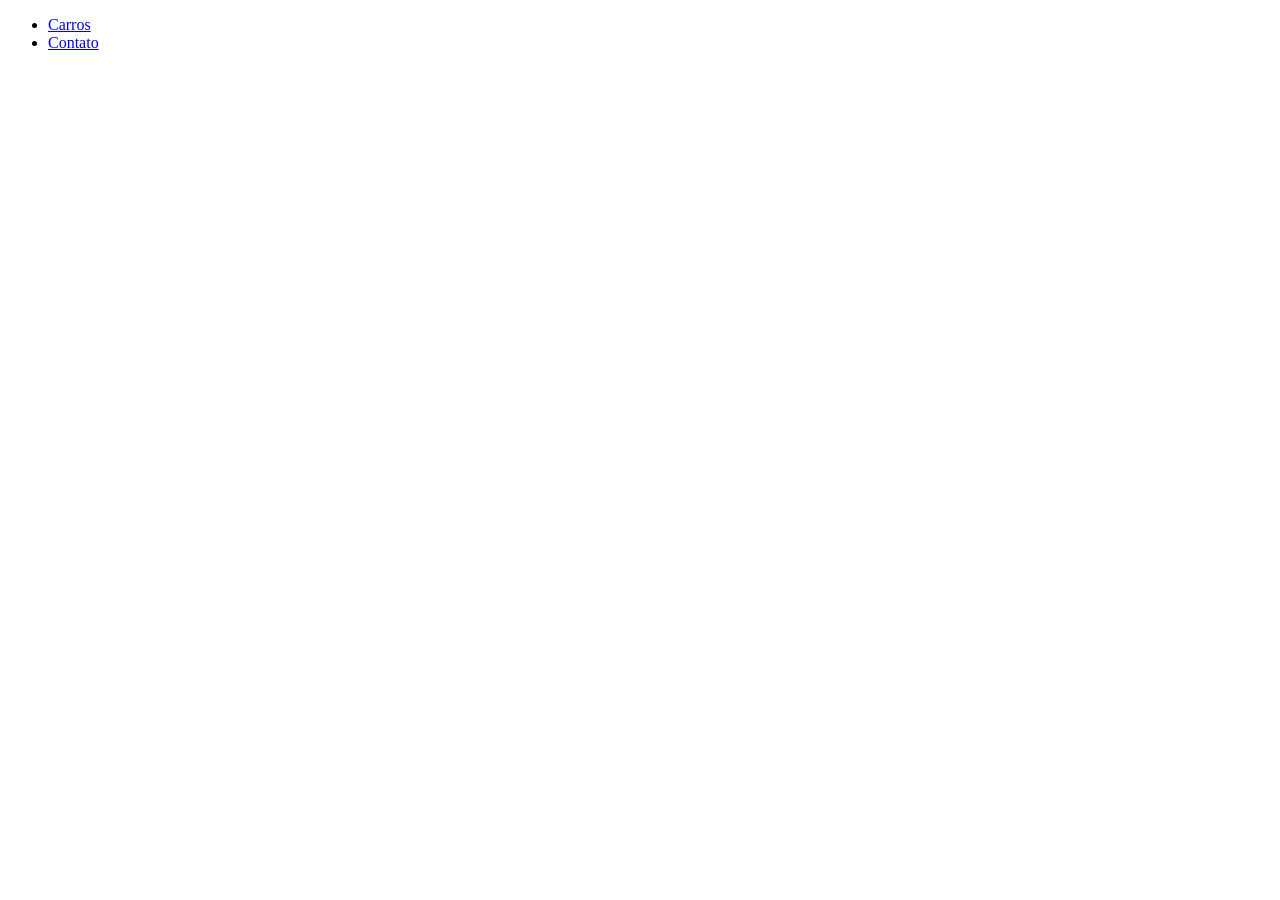
==== src/pages/index.html @ d50be742 "link e nave show" ====
<!DOCTYPE html>
<html lang="pt-BR">
<head>
  <meta charset="UTF-8" />
  <meta name="viewport" content="width=device-width, initial-scale=1.0"/>
  <title>Eduardo Pepes — Melhores Carros do GTA</title>
  <link rel="preconnect" href="https://fonts.googleapis.com">
  <link href="https://fonts.googleapis.com/css2?family=Bebas+Neue&family=Barlow:wght@300;400;600&display=swap" rel="stylesheet">
  <link rel="stylesheet" href="global.css" />
</head>
<body>

  <!-- NAV -->
  <nav>
    <ul class="nav-links">
  <li><a href="#carros">Carros</a></li>
  <li><a href="#contato">Contato</a></li>
</ul>

  </nav>

  <!-- HERO -->
  <section class="hero" id="inicio"></section>

  <!-- CARROS -->
  <section id="carros"></section>

  <!-- FORMULÁRIO -->
  <section id="contato"></section>

  <!-- FOOTER -->
  <footer></footer>

</body>
</html>
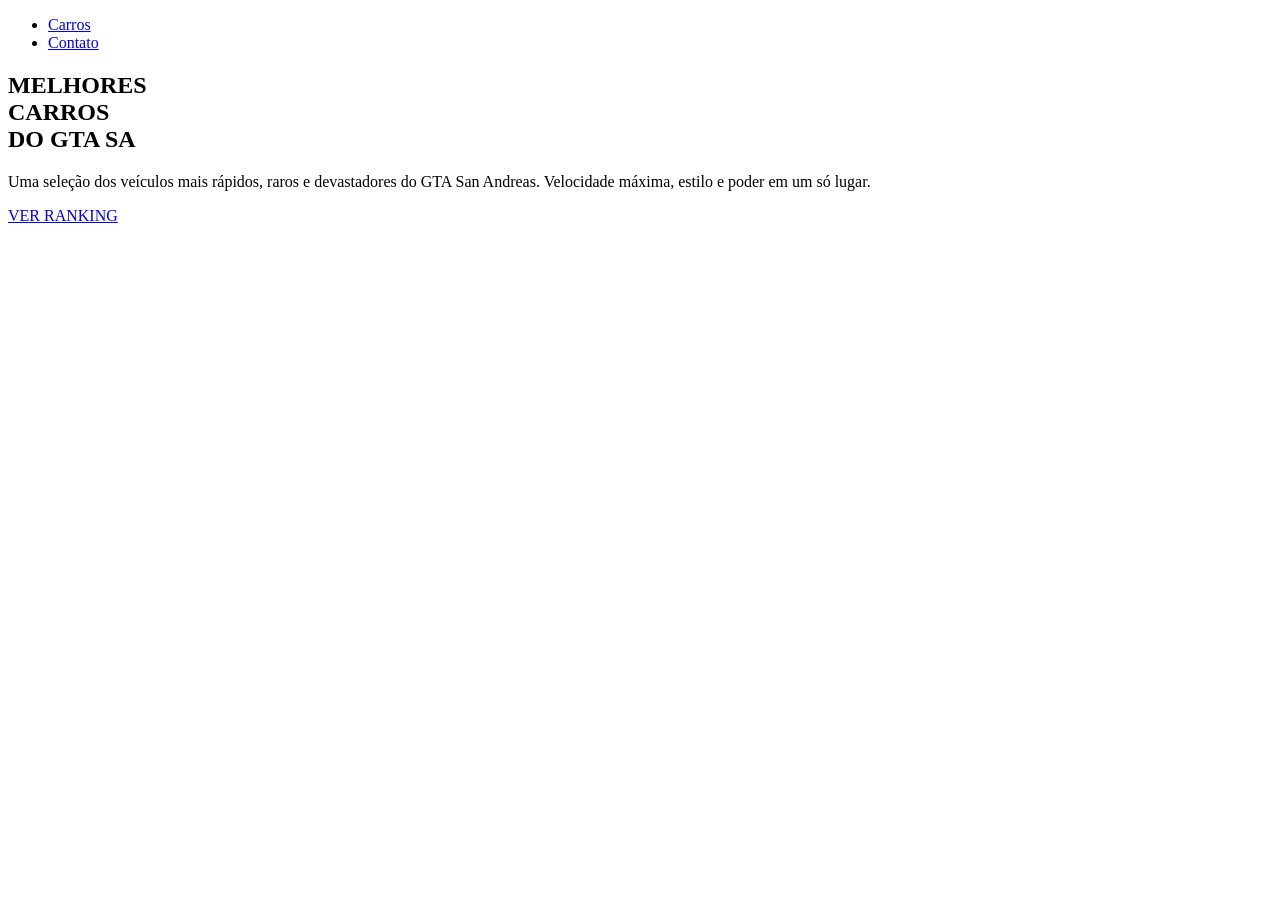
==== commit a4a7f739: "hero completo" ====
--- a/src/pages/index.html
+++ b/src/pages/index.html
@@ -20,7 +20,13 @@
   </nav>
 
   <!-- HERO -->
-  <section class="hero" id="inicio"></section>
+  <section class="hero" id="inicio">
+    <div class="hero-glow"></div>
+<h1>MELHORES<br><span>CARROS</span><br>DO GTA SA</h1>
+<p class="hero-sub">Uma seleção dos veículos mais rápidos, raros e devastadores do GTA San Andreas. Velocidade máxima, estilo e poder em um só lugar.</p>
+<a href="#carros" class="hero-btn">VER RANKING</a>
+
+  </section>
 
   <!-- CARROS -->
   <section id="carros"></section>
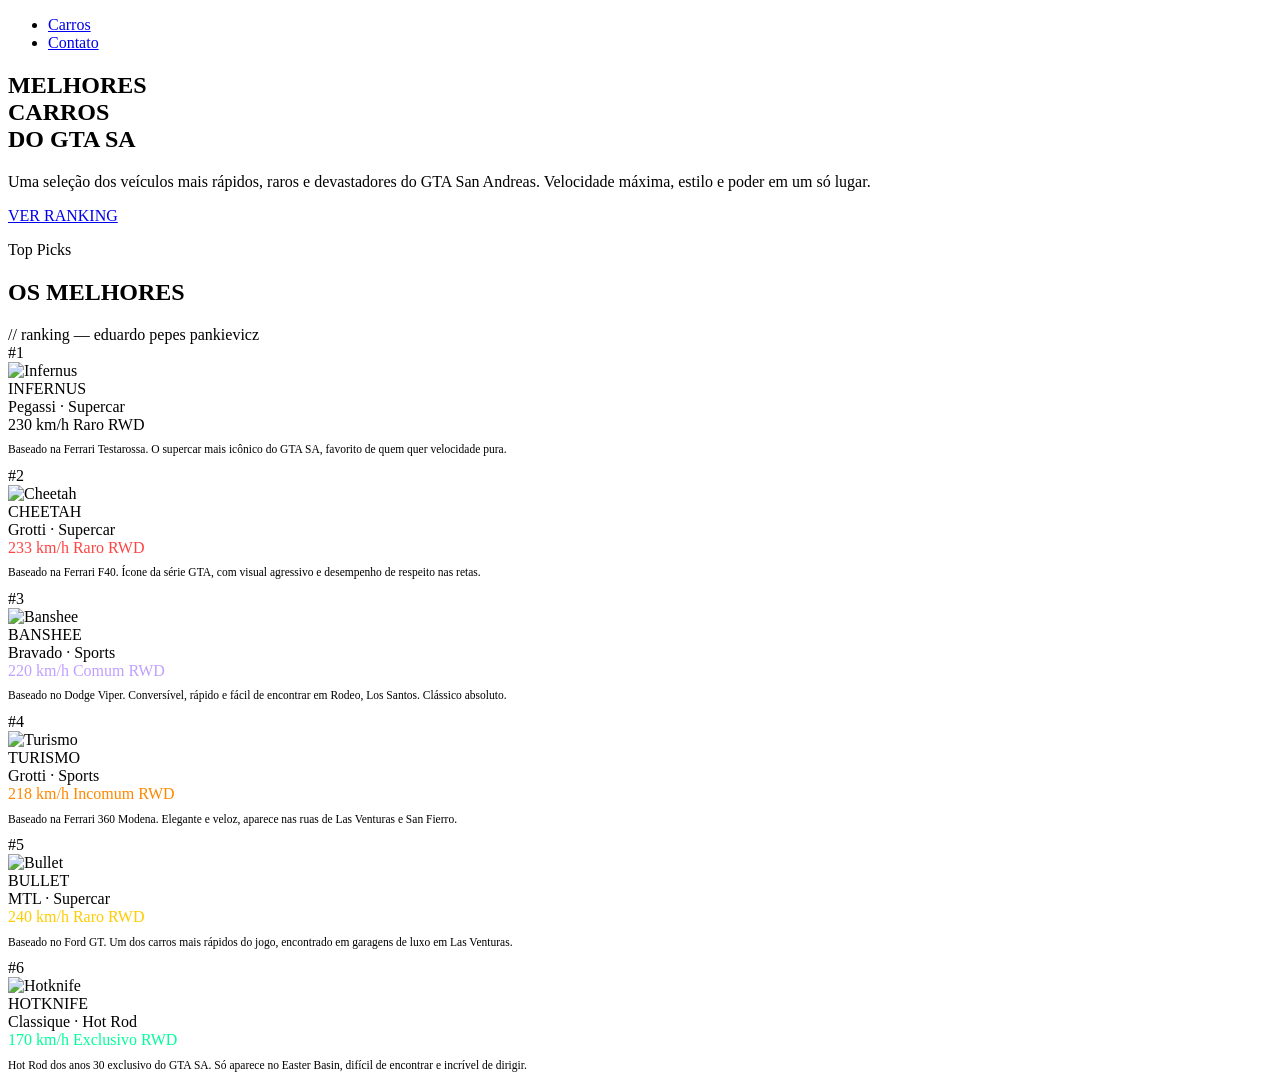
==== commit a229bd95: "carros show de bola" ====
--- a/src/pages/index.html
+++ b/src/pages/index.html
@@ -29,7 +29,112 @@
   </section>
 
   <!-- CARROS -->
-  <section id="carros"></section>
+  <section id="carros">
+    <div class="container">
+  <p class="section-label">Top Picks</p>
+  <h2 class="section-title">OS <span>MELHORES</span></h2>
+  <div class="sticky-label">// ranking — eduardo pepes pankievicz</div>
+  <div class="cars-grid">
+
+    <!-- #1 Infernus -->
+    <div class="car-card" style="--car-color:#00d4ff;">
+      <div class="car-rank">#1</div>
+      <div class="car-img-wrap"><img src="1.jpg" alt="Infernus"></div>
+      <div class="car-info">
+        <div class="car-name">INFERNUS</div>
+        <div class="car-brand">Pegassi · Supercar</div>
+        <div class="car-stats">
+          <span class="stat-badge">230 km/h</span>
+          <span class="stat-badge">Raro</span>
+          <span class="stat-badge">RWD</span>
+        </div>
+        <p style="font-size:0.72rem;color:var(--muted);margin-top:0.6rem;">Baseado na Ferrari Testarossa. O supercar mais icônico do GTA SA, favorito de quem quer velocidade pura.</p>
+      </div>
+    </div>
+
+    <!-- #2 Cheetah -->
+    <div class="car-card" style="--car-color:#ff4444;">
+      <div class="car-rank">#2</div>
+      <div class="car-img-wrap"><img src="2.jpg" alt="Cheetah"></div>
+      <div class="car-info">
+        <div class="car-name">CHEETAH</div>
+        <div class="car-brand">Grotti · Supercar</div>
+        <div class="car-stats">
+          <span class="stat-badge" style="border-color:rgba(255,68,68,.4);color:#ff4444;">233 km/h</span>
+          <span class="stat-badge" style="border-color:rgba(255,68,68,.4);color:#ff4444;">Raro</span>
+          <span class="stat-badge" style="border-color:rgba(255,68,68,.4);color:#ff4444;">RWD</span>
+        </div>
+        <p style="font-size:0.72rem;color:var(--muted);margin-top:0.6rem;">Baseado na Ferrari F40. Ícone da série GTA, com visual agressivo e desempenho de respeito nas retas.</p>
+      </div>
+    </div>
+
+    <!-- #3 Banshee -->
+    <div class="car-card" style="--car-color:#c0a0ff;">
+      <div class="car-rank">#3</div>
+      <div class="car-img-wrap"><img src="3.jpg" alt="Banshee"></div>
+      <div class="car-info">
+        <div class="car-name">BANSHEE</div>
+        <div class="car-brand">Bravado · Sports</div>
+        <div class="car-stats">
+          <span class="stat-badge" style="border-color:rgba(192,160,255,.4);color:#c0a0ff;">220 km/h</span>
+          <span class="stat-badge" style="border-color:rgba(192,160,255,.4);color:#c0a0ff;">Comum</span>
+          <span class="stat-badge" style="border-color:rgba(192,160,255,.4);color:#c0a0ff;">RWD</span>
+        </div>
+        <p style="font-size:0.72rem;color:var(--muted);margin-top:0.6rem;">Baseado no Dodge Viper. Conversível, rápido e fácil de encontrar em Rodeo, Los Santos. Clássico absoluto.</p>
+      </div>
+    </div>
+
+    <!-- #4 Turismo -->
+    <div class="car-card" style="--car-color:#ff8800;">
+      <div class="car-rank">#4</div>
+      <div class="car-img-wrap"><img src="4.jpg" alt="Turismo"></div>
+      <div class="car-info">
+        <div class="car-name">TURISMO</div>
+        <div class="car-brand">Grotti · Sports</div>
+        <div class="car-stats">
+          <span class="stat-badge" style="border-color:rgba(255,136,0,.4);color:#ff8800;">218 km/h</span>
+          <span class="stat-badge" style="border-color:rgba(255,136,0,.4);color:#ff8800;">Incomum</span>
+          <span class="stat-badge" style="border-color:rgba(255,136,0,.4);color:#ff8800;">RWD</span>
+        </div>
+        <p style="font-size:0.72rem;color:var(--muted);margin-top:0.6rem;">Baseado na Ferrari 360 Modena. Elegante e veloz, aparece nas ruas de Las Venturas e San Fierro.</p>
+      </div>
+    </div>
+
+    <!-- #5 Bullet -->
+    <div class="car-card" style="--car-color:#ffcc00;">
+      <div class="car-rank">#5</div>
+      <div class="car-img-wrap"><img src="5.jpg" alt="Bullet"></div>
+      <div class="car-info">
+        <div class="car-name">BULLET</div>
+        <div class="car-brand">MTL · Supercar</div>
+        <div class="car-stats">
+          <span class="stat-badge" style="border-color:rgba(255,204,0,.4);color:#ffcc00;">240 km/h</span>
+          <span class="stat-badge" style="border-color:rgba(255,204,0,.4);color:#ffcc00;">Raro</span>
+          <span class="stat-badge" style="border-color:rgba(255,204,0,.4);color:#ffcc00;">RWD</span>
+        </div>
+        <p style="font-size:0.72rem;color:var(--muted);margin-top:0.6rem;">Baseado no Ford GT. Um dos carros mais rápidos do jogo, encontrado em garagens de luxo em Las Venturas.</p>
+      </div>
+    </div>
+
+    <!-- #6 Hotknife -->
+    <div class="car-card" style="--car-color:#00ff99;">
+      <div class="car-rank">#6</div>
+      <div class="car-img-wrap"><img src="6.jpg" alt="Hotknife"></div>
+      <div class="car-info">
+        <div class="car-name">HOTKNIFE</div>
+        <div class="car-brand">Classique · Hot Rod</div>
+        <div class="car-stats">
+          <span class="stat-badge" style="border-color:rgba(0,255,153,.4);color:#00ff99;">170 km/h</span>
+          <span class="stat-badge" style="border-color:rgba(0,255,153,.4);color:#00ff99;">Exclusivo</span>
+          <span class="stat-badge" style="border-color:rgba(0,255,153,.4);color:#00ff99;">RWD</span>
+        </div>
+        <p style="font-size:0.72rem;color:var(--muted);margin-top:0.6rem;">Hot Rod dos anos 30 exclusivo do GTA SA. Só aparece no Easter Basin, difícil de encontrar e incrível de dirigir.</p>
+      </div>
+    </div>
+
+  </div>
+</div>
+  </section>
 
   <!-- FORMULÁRIO -->
   <section id="contato"></section>
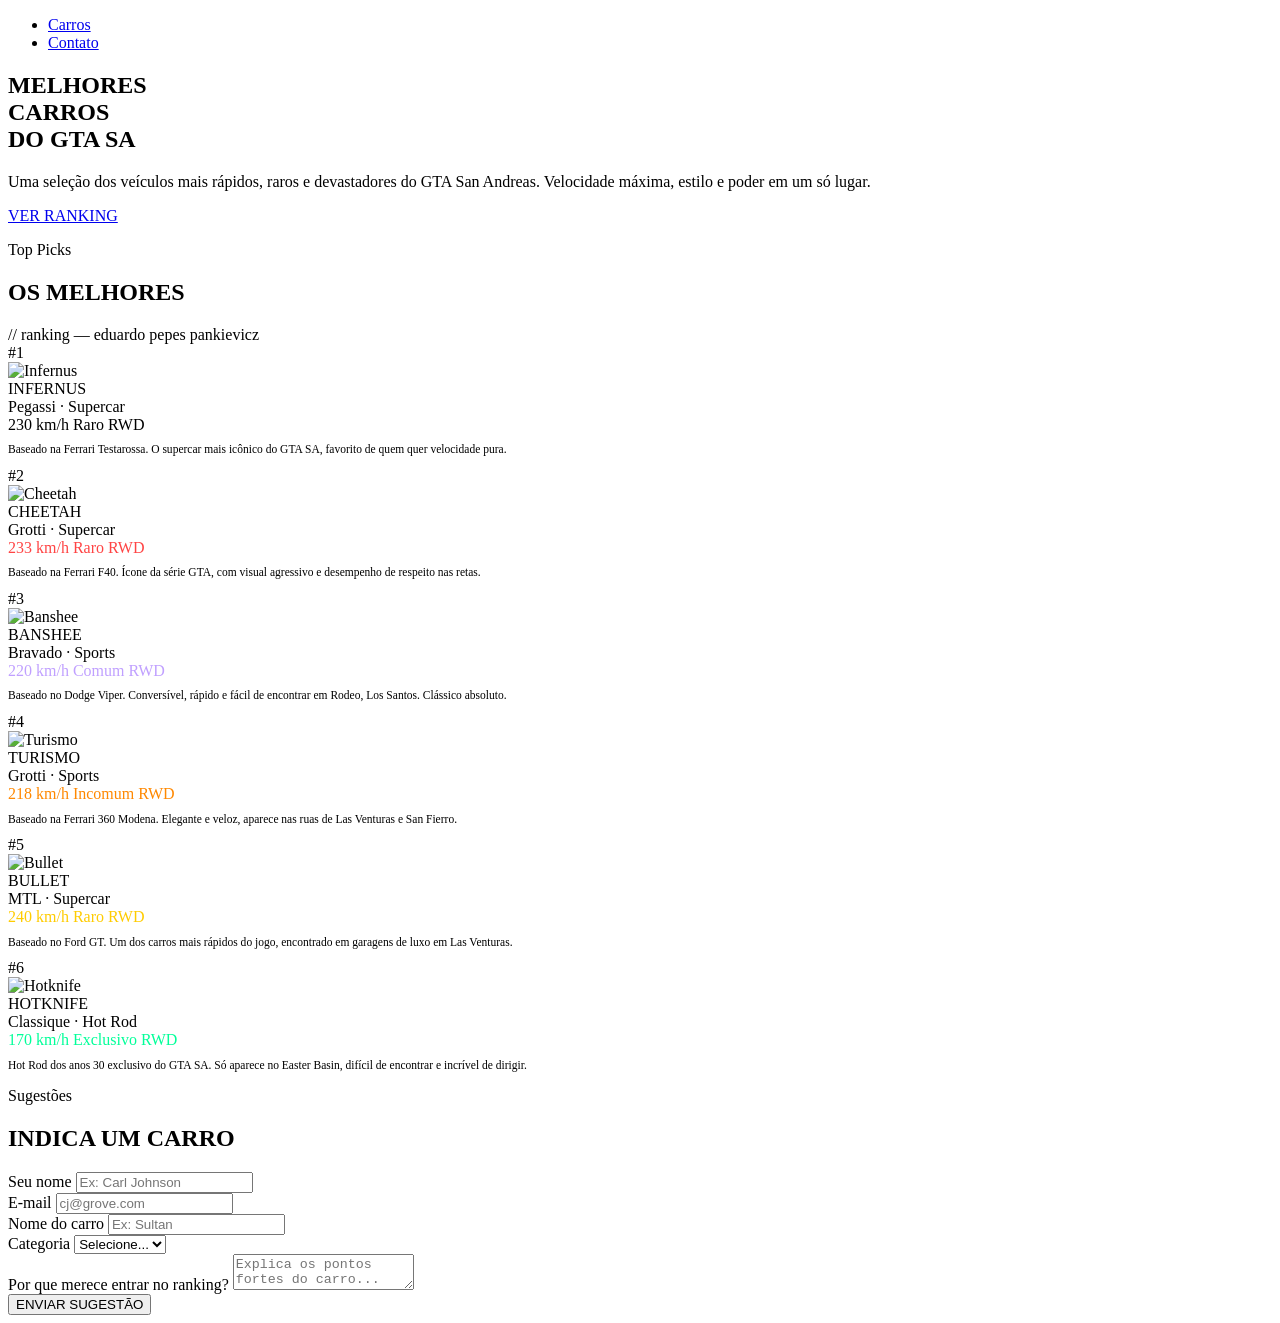
==== commit a6064724: "email daleeee" ====
--- a/src/pages/index.html
+++ b/src/pages/index.html
@@ -137,7 +137,59 @@
   </section>
 
   <!-- FORMULÁRIO -->
-  <section id="contato"></section>
+  <section id="contato">
+    <div class="container">
+  <p class="section-label">Sugestões</p>
+  <h2 class="section-title">INDICA UM <span>CARRO</span></h2>
+  <form class="form-grid" onsubmit="handleSubmit(event)">
+    <div class="form-group">
+      <label for="nome">Seu nome</label>
+      <input type="text" id="nome" name="nome" placeholder="Ex: Carl Johnson" required>
+    </div>
+    <div class="form-group">
+      <label for="email">E-mail</label>
+      <input type="email" id="email" name="email" placeholder="cj@grove.com" required>
+    </div>
+    <div class="form-group full">
+      <label for="carro">Nome do carro</label>
+      <input type="text" id="carro" name="carro" placeholder="Ex: Sultan" required>
+    </div>
+    <div class="form-group full">
+      <label for="categoria">Categoria</label>
+      <select id="categoria" name="categoria">
+        <option value="">Selecione...</option>
+        <option>Supercar</option>
+        <option>Sports</option>
+        <option>Muscle</option>
+        <option>Off-Road</option>
+        <option>Lowrider</option>
+      </select>
+    </div>
+    <div class="form-group full">
+      <label for="motivo">Por que merece entrar no ranking?</label>
+      <textarea id="motivo" name="motivo" placeholder="Explica os pontos fortes do carro..."></textarea>
+    </div>
+    <div class="form-group full">
+      <button type="submit" class="form-submit">ENVIAR SUGESTÃO</button>
+    </div>
+  </form>
+</div>
+
+<!-- Adicionar antes de </body> -->
+<script>
+  function handleSubmit(e) {
+    e.preventDefault();
+    const btn = e.target.querySelector('.form-submit');
+    btn.textContent = '✓ ENVIADO!';
+    btn.style.background = '#4caf50';
+    setTimeout(() => {
+      btn.textContent = 'ENVIAR SUGESTÃO';
+      btn.style.background = '';
+      e.target.reset();
+    }, 2500);
+  }
+</script>
+  </section>
 
   <!-- FOOTER -->
   <footer></footer>
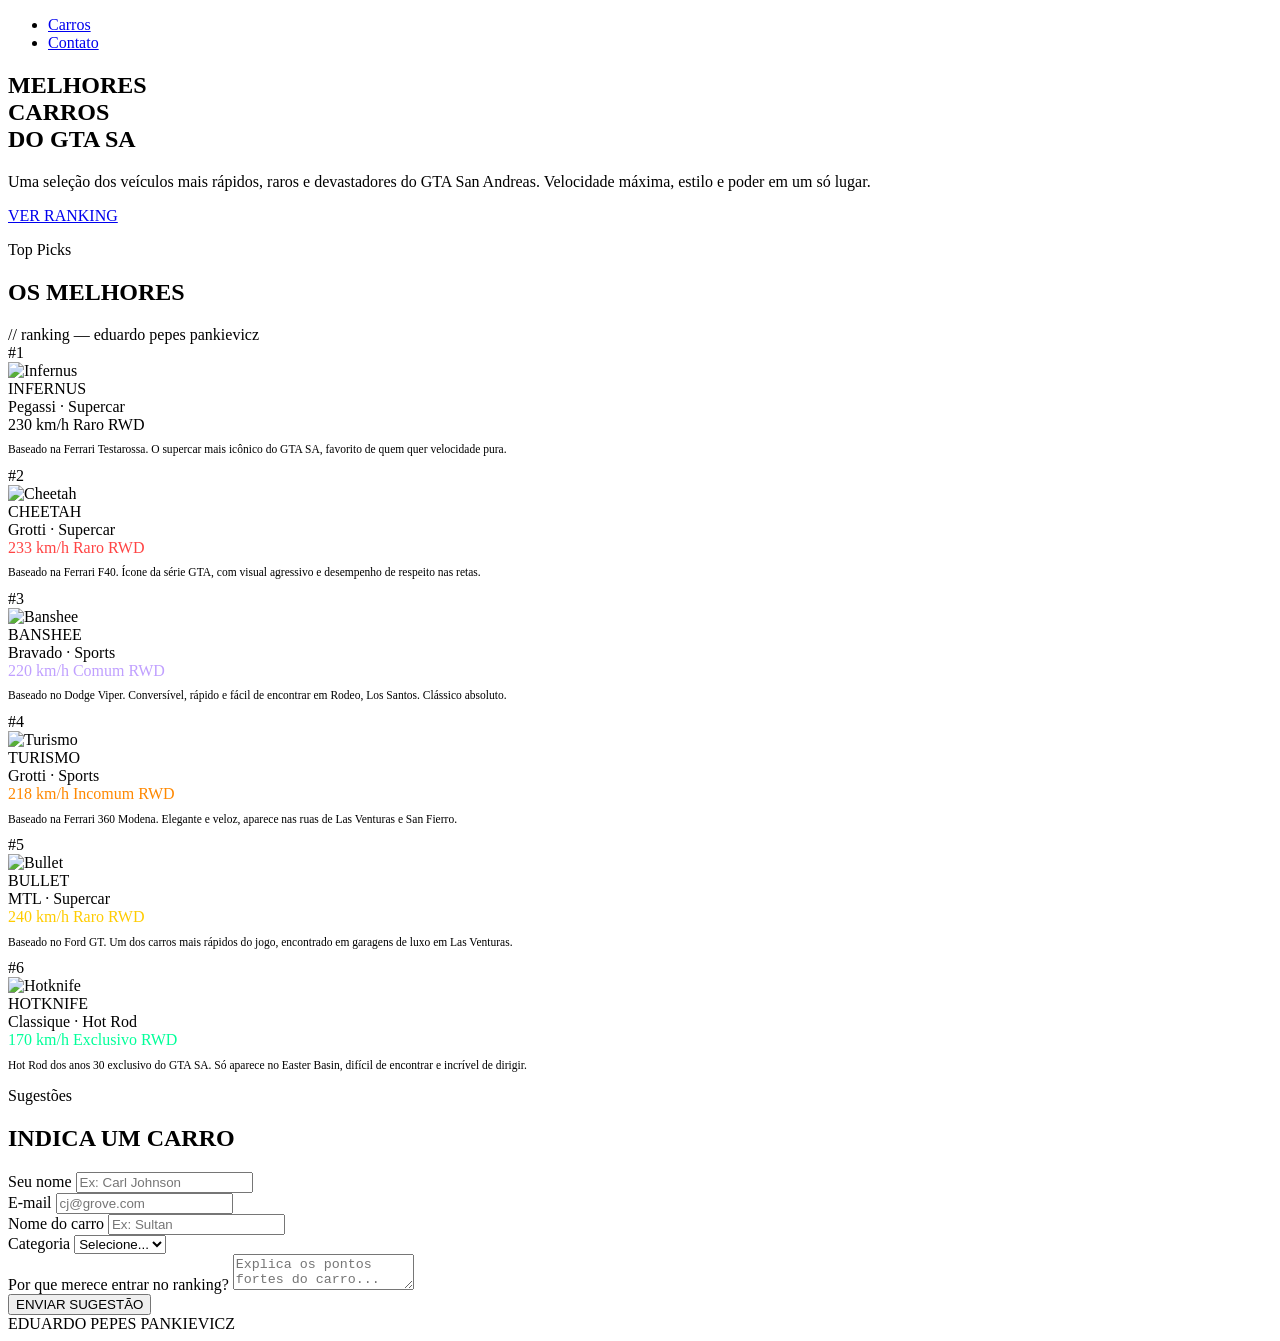
==== commit cd931009: "meu nome show de bola" ====
--- a/src/pages/index.html
+++ b/src/pages/index.html
@@ -192,7 +192,9 @@
   </section>
 
   <!-- FOOTER -->
-  <footer></footer>
+  <footer>
+    <span class="footer-name">EDUARDO PEPES PANKIEVICZ</span>
+  </footer>
 
 </body>
 </html>
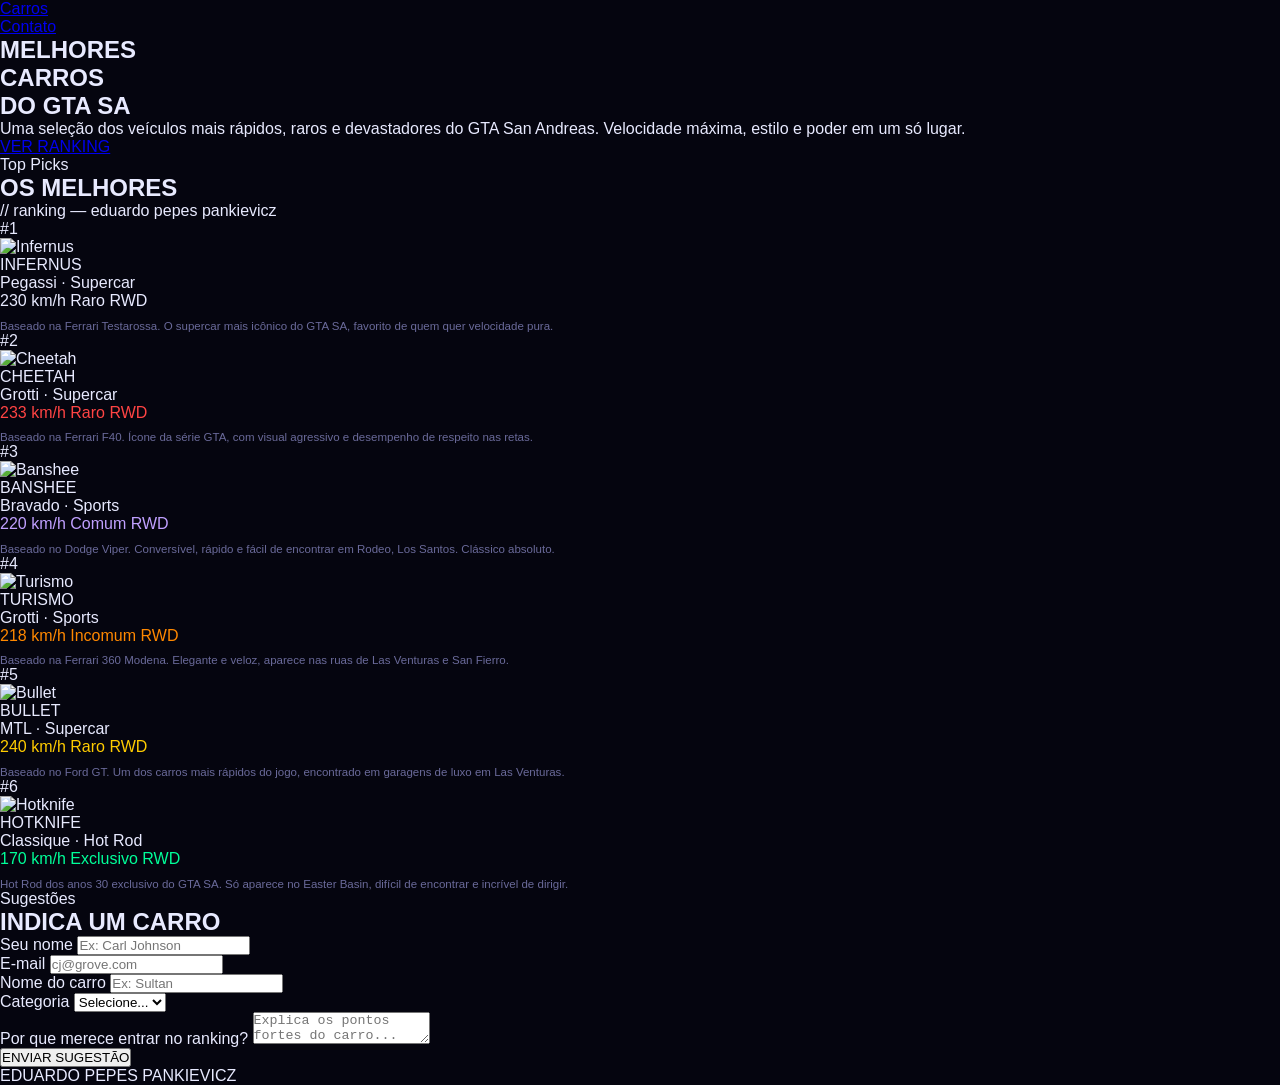
==== commit 45f3c023: "mudança html" ====
--- a/src/pages/index.html
+++ b/src/pages/index.html
@@ -6,7 +6,7 @@
   <title>Eduardo Pepes — Melhores Carros do GTA</title>
   <link rel="preconnect" href="https://fonts.googleapis.com">
   <link href="https://fonts.googleapis.com/css2?family=Bebas+Neue&family=Barlow:wght@300;400;600&display=swap" rel="stylesheet">
-  <link rel="stylesheet" href="global.css" />
+  <link rel="stylesheet" href="../styles/global.css" />
 </head>
 <body>
 
--- a/src/styles/global.css
+++ b/src/styles/global.css
@@ -0,0 +1,26 @@
+*, *::before, *::after { box-sizing: border-box; margin: 0; padding: 0; }
+
+:root {
+  --bg:        #05050f;
+  --bg2:       #08081a;
+  --card:      #0d0d22;
+  --accent:    #00d4ff;
+  --accent2:   #b400ff;
+  --text:      #e8eaff;
+  --muted:     #6a6a9a;
+  --font-title: 'Bebas Neue', sans-serif;
+  --font-body:  'Barlow', sans-serif;
+}
+
+html { scroll-behavior: smooth; }
+
+body {
+  background: var(--bg);
+  color: var(--text);
+  font-family: var(--font-body);
+  overflow-x: hidden;
+}
+
+::-webkit-scrollbar { width: 6px; }
+::-webkit-scrollbar-track { background: var(--bg); }
+::-webkit-scrollbar-thumb { background: var(--accent); border-radius: 3px; }
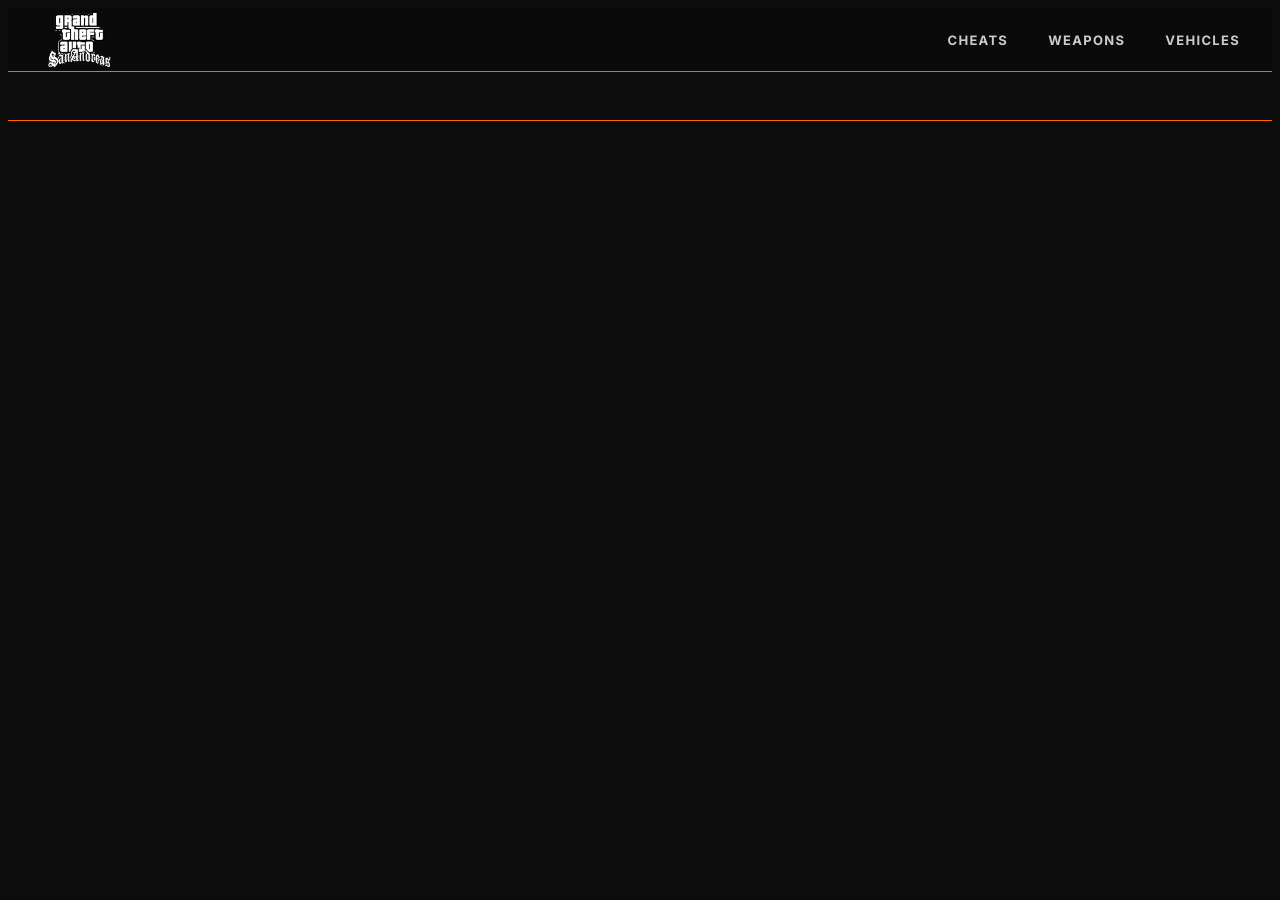
==== commit ab60ffb7: "MUITA COISA NÉ" ====
--- a/src/pages/index.html
+++ b/src/pages/index.html
@@ -1,200 +1,49 @@
 <!DOCTYPE html>
-<html lang="pt-BR">
+<html lang="pt-br">
 <head>
-  <meta charset="UTF-8" />
-  <meta name="viewport" content="width=device-width, initial-scale=1.0"/>
-  <title>Eduardo Pepes — Melhores Carros do GTA</title>
-  <link rel="preconnect" href="https://fonts.googleapis.com">
-  <link href="https://fonts.googleapis.com/css2?family=Bebas+Neue&family=Barlow:wght@300;400;600&display=swap" rel="stylesheet">
-  <link rel="stylesheet" href="../styles/global.css" />
+    <meta charset="UTF-8">
+    <meta name="viewport" content="width=device-width, initial-scale=1.0">
+    <title>GTASA CSC</title>
+    <link rel="stylesheet" href="../styles/global.css">
 </head>
 <body>
+    <nav class="navbar">
+        <a href="../pages/index.html" class="nav-logo">
+          <img src="../content/logo.png" alt="Logo">
+        </a>
+        <ul class="nav-links">
+          <li><a href="../pages/cheats.html">CHEATS</a></li>
+          <li><a href="../pages/armas.html">WEAPONS</a></li>
+          <li><a href="../pages/vehicles.html">VEHICLES</a></li>
+        </ul>
+      </nav>
 
-  <!-- NAV -->
-  <nav>
-    <ul class="nav-links">
-  <li><a href="#carros">Carros</a></li>
-  <li><a href="#contato">Contato</a></li>
-</ul>
+    <!-- HERO -->
+    <section class="hero">
+        <div class="container">
 
-  </nav>
+        </div>
+    </section>
 
-  <!-- HERO -->
-  <section class="hero" id="inicio">
-    <div class="hero-glow"></div>
-<h1>MELHORES<br><span>CARROS</span><br>DO GTA SA</h1>
-<p class="hero-sub">Uma seleção dos veículos mais rápidos, raros e devastadores do GTA San Andreas. Velocidade máxima, estilo e poder em um só lugar.</p>
-<a href="#carros" class="hero-btn">VER RANKING</a>
+    <!-- SOBRE O PROJETO -->
+    <section class="about">
+        <div class="container">
 
-  </section>
+        </div>
+    </section>
 
-  <!-- CARROS -->
-  <section id="carros">
-    <div class="container">
-  <p class="section-label">Top Picks</p>
-  <h2 class="section-title">OS <span>MELHORES</span></h2>
-  <div class="sticky-label">// ranking — eduardo pepes pankievicz</div>
-  <div class="cars-grid">
+    <!-- LISTA DE CHEATS -->
+    <section class="cheats">
+        <div class="container">
 
-    <!-- #1 Infernus -->
-    <div class="car-card" style="--car-color:#00d4ff;">
-      <div class="car-rank">#1</div>
-      <div class="car-img-wrap"><img src="1.jpg" alt="Infernus"></div>
-      <div class="car-info">
-        <div class="car-name">INFERNUS</div>
-        <div class="car-brand">Pegassi · Supercar</div>
-        <div class="car-stats">
-          <span class="stat-badge">230 km/h</span>
-          <span class="stat-badge">Raro</span>
-          <span class="stat-badge">RWD</span>
         </div>
-        <p style="font-size:0.72rem;color:var(--muted);margin-top:0.6rem;">Baseado na Ferrari Testarossa. O supercar mais icônico do GTA SA, favorito de quem quer velocidade pura.</p>
-      </div>
-    </div>
+    </section>
 
-    <!-- #2 Cheetah -->
-    <div class="car-card" style="--car-color:#ff4444;">
-      <div class="car-rank">#2</div>
-      <div class="car-img-wrap"><img src="2.jpg" alt="Cheetah"></div>
-      <div class="car-info">
-        <div class="car-name">CHEETAH</div>
-        <div class="car-brand">Grotti · Supercar</div>
-        <div class="car-stats">
-          <span class="stat-badge" style="border-color:rgba(255,68,68,.4);color:#ff4444;">233 km/h</span>
-          <span class="stat-badge" style="border-color:rgba(255,68,68,.4);color:#ff4444;">Raro</span>
-          <span class="stat-badge" style="border-color:rgba(255,68,68,.4);color:#ff4444;">RWD</span>
+    <!-- FOOTER -->
+    <footer class="footer">
+        <div class="container">
+
         </div>
-        <p style="font-size:0.72rem;color:var(--muted);margin-top:0.6rem;">Baseado na Ferrari F40. Ícone da série GTA, com visual agressivo e desempenho de respeito nas retas.</p>
-      </div>
-    </div>
-
-    <!-- #3 Banshee -->
-    <div class="car-card" style="--car-color:#c0a0ff;">
-      <div class="car-rank">#3</div>
-      <div class="car-img-wrap"><img src="3.jpg" alt="Banshee"></div>
-      <div class="car-info">
-        <div class="car-name">BANSHEE</div>
-        <div class="car-brand">Bravado · Sports</div>
-        <div class="car-stats">
-          <span class="stat-badge" style="border-color:rgba(192,160,255,.4);color:#c0a0ff;">220 km/h</span>
-          <span class="stat-badge" style="border-color:rgba(192,160,255,.4);color:#c0a0ff;">Comum</span>
-          <span class="stat-badge" style="border-color:rgba(192,160,255,.4);color:#c0a0ff;">RWD</span>
-        </div>
-        <p style="font-size:0.72rem;color:var(--muted);margin-top:0.6rem;">Baseado no Dodge Viper. Conversível, rápido e fácil de encontrar em Rodeo, Los Santos. Clássico absoluto.</p>
-      </div>
-    </div>
-
-    <!-- #4 Turismo -->
-    <div class="car-card" style="--car-color:#ff8800;">
-      <div class="car-rank">#4</div>
-      <div class="car-img-wrap"><img src="4.jpg" alt="Turismo"></div>
-      <div class="car-info">
-        <div class="car-name">TURISMO</div>
-        <div class="car-brand">Grotti · Sports</div>
-        <div class="car-stats">
-          <span class="stat-badge" style="border-color:rgba(255,136,0,.4);color:#ff8800;">218 km/h</span>
-          <span class="stat-badge" style="border-color:rgba(255,136,0,.4);color:#ff8800;">Incomum</span>
-          <span class="stat-badge" style="border-color:rgba(255,136,0,.4);color:#ff8800;">RWD</span>
-        </div>
-        <p style="font-size:0.72rem;color:var(--muted);margin-top:0.6rem;">Baseado na Ferrari 360 Modena. Elegante e veloz, aparece nas ruas de Las Venturas e San Fierro.</p>
-      </div>
-    </div>
-
-    <!-- #5 Bullet -->
-    <div class="car-card" style="--car-color:#ffcc00;">
-      <div class="car-rank">#5</div>
-      <div class="car-img-wrap"><img src="5.jpg" alt="Bullet"></div>
-      <div class="car-info">
-        <div class="car-name">BULLET</div>
-        <div class="car-brand">MTL · Supercar</div>
-        <div class="car-stats">
-          <span class="stat-badge" style="border-color:rgba(255,204,0,.4);color:#ffcc00;">240 km/h</span>
-          <span class="stat-badge" style="border-color:rgba(255,204,0,.4);color:#ffcc00;">Raro</span>
-          <span class="stat-badge" style="border-color:rgba(255,204,0,.4);color:#ffcc00;">RWD</span>
-        </div>
-        <p style="font-size:0.72rem;color:var(--muted);margin-top:0.6rem;">Baseado no Ford GT. Um dos carros mais rápidos do jogo, encontrado em garagens de luxo em Las Venturas.</p>
-      </div>
-    </div>
-
-    <!-- #6 Hotknife -->
-    <div class="car-card" style="--car-color:#00ff99;">
-      <div class="car-rank">#6</div>
-      <div class="car-img-wrap"><img src="6.jpg" alt="Hotknife"></div>
-      <div class="car-info">
-        <div class="car-name">HOTKNIFE</div>
-        <div class="car-brand">Classique · Hot Rod</div>
-        <div class="car-stats">
-          <span class="stat-badge" style="border-color:rgba(0,255,153,.4);color:#00ff99;">170 km/h</span>
-          <span class="stat-badge" style="border-color:rgba(0,255,153,.4);color:#00ff99;">Exclusivo</span>
-          <span class="stat-badge" style="border-color:rgba(0,255,153,.4);color:#00ff99;">RWD</span>
-        </div>
-        <p style="font-size:0.72rem;color:var(--muted);margin-top:0.6rem;">Hot Rod dos anos 30 exclusivo do GTA SA. Só aparece no Easter Basin, difícil de encontrar e incrível de dirigir.</p>
-      </div>
-    </div>
-
-  </div>
-</div>
-  </section>
-
-  <!-- FORMULÁRIO -->
-  <section id="contato">
-    <div class="container">
-  <p class="section-label">Sugestões</p>
-  <h2 class="section-title">INDICA UM <span>CARRO</span></h2>
-  <form class="form-grid" onsubmit="handleSubmit(event)">
-    <div class="form-group">
-      <label for="nome">Seu nome</label>
-      <input type="text" id="nome" name="nome" placeholder="Ex: Carl Johnson" required>
-    </div>
-    <div class="form-group">
-      <label for="email">E-mail</label>
-      <input type="email" id="email" name="email" placeholder="cj@grove.com" required>
-    </div>
-    <div class="form-group full">
-      <label for="carro">Nome do carro</label>
-      <input type="text" id="carro" name="carro" placeholder="Ex: Sultan" required>
-    </div>
-    <div class="form-group full">
-      <label for="categoria">Categoria</label>
-      <select id="categoria" name="categoria">
-        <option value="">Selecione...</option>
-        <option>Supercar</option>
-        <option>Sports</option>
-        <option>Muscle</option>
-        <option>Off-Road</option>
-        <option>Lowrider</option>
-      </select>
-    </div>
-    <div class="form-group full">
-      <label for="motivo">Por que merece entrar no ranking?</label>
-      <textarea id="motivo" name="motivo" placeholder="Explica os pontos fortes do carro..."></textarea>
-    </div>
-    <div class="form-group full">
-      <button type="submit" class="form-submit">ENVIAR SUGESTÃO</button>
-    </div>
-  </form>
-</div>
-
-<!-- Adicionar antes de </body> -->
-<script>
-  function handleSubmit(e) {
-    e.preventDefault();
-    const btn = e.target.querySelector('.form-submit');
-    btn.textContent = '✓ ENVIADO!';
-    btn.style.background = '#4caf50';
-    setTimeout(() => {
-      btn.textContent = 'ENVIAR SUGESTÃO';
-      btn.style.background = '';
-      e.target.reset();
-    }, 2500);
-  }
-</script>
-  </section>
-
-  <!-- FOOTER -->
-  <footer>
-    <span class="footer-name">EDUARDO PEPES PANKIEVICZ</span>
-  </footer>
-
+    </footer>
 </body>
-</html>
+</html>
--- a/src/styles/global.css
+++ b/src/styles/global.css
@@ -1,26 +1,315 @@
-*, *::before, *::after { box-sizing: border-box; margin: 0; padding: 0; }
+@import url('https://fonts.googleapis.com/css2?family=Archivo+Black&family=Inter:wght@300;400;500;600;700&display=swap');
 
 :root {
-  --bg:        #05050f;
-  --bg2:       #08081a;
-  --card:      #0d0d22;
-  --accent:    #00d4ff;
-  --accent2:   #b400ff;
-  --text:      #e8eaff;
-  --muted:     #6a6a9a;
-  --font-title: 'Bebas Neue', sans-serif;
-  --font-body:  'Barlow', sans-serif;
-}
-
-html { scroll-behavior: smooth; }
-
+    /* VARIAVEIS DE COR DO PROJETO */
+    --color-background: #0C0C0C;
+    --color-background-contrast: #000000;
+    --color-text-contrast: white;
+    --color-accent: #FF6500;
+    --color-accent-contrast: #C62300;
+
+    /* VARIAVEIS DE FONTES PRO PROJETO */
+    --font-body: 'Archivo Black', sans-serif;
+    --font-content: 'Inter', sans-serif;
+
+  }
+  
+
+
+*,
+*:active,
+*:focus {
+  box-sizing: border-box;
+  outline: none;
+}
+
+html {
+    line-height: 1.5;
+    -webkit-text-size-adjust: 100%;
+    box-sizing: border-box;
+    text-rendering: geometricPrecision;
+    -webkit-font-smoothing: antialiased;
+    -moz-osx-font-smoothing: grayscale;
+  }
+
+  body{
+    font-family: var(--font-content);
+  }
+
+html,
 body {
-  background: var(--bg);
-  color: var(--text);
-  font-family: var(--font-body);
-  overflow-x: hidden;
-}
-
-::-webkit-scrollbar { width: 6px; }
-::-webkit-scrollbar-track { background: var(--bg); }
-::-webkit-scrollbar-thumb { background: var(--accent); border-radius: 3px; }+  overflow-x: clip;
+  background-color: var(--color-background);
+  scroll-behavior: auto;
+  overscroll-behavior: none;
+}
+
+
+
+   h1, h2, h3, h4 {
+    font-family: var(--font-body);
+    color: var(--color-accent);
+  }
+
+  p{
+    font-family: var(--font-content);
+    color: var(--color-text-contrast);
+
+  }
+
+
+  /* COISAS BASICAS: */
+  .container {
+    width: 100%;
+    max-width: 1200px;
+    margin: 0 auto;
+    padding: 0 1.5rem;
+}
+
+
+/* NAVBAR */
+/* NAVBAR */
+.navbar {
+  display: flex;
+  align-items: center;
+  justify-content: space-between;
+  padding: 0 2rem;
+  height: 64px;
+  border-bottom: 1px solid var(--color-accent);
+  position: sticky;
+  top: 0;
+  z-index: 100;
+  background: var(--color-bg, #0a0a0a);
+}
+
+.nav-logo img {
+  height: 70px;
+  width: auto;
+  display: block;
+}
+
+.nav-links {
+  display: flex;
+  gap: 2.5rem;
+  list-style: none;
+  margin: 0;
+  padding: 0;
+}
+
+.nav-links a {
+  text-decoration: none;
+  font-size: 13px;
+  font-weight: 700;
+  letter-spacing: 0.1em;
+  color: var(--color-text, #ccc);
+  transition: color 0.2s;
+}
+
+.nav-links a:hover {
+  color: var(--color-accent, #ffd700);
+}
+
+/* FOOTER */
+.footer {
+  text-align: center;
+  padding: 3rem 0;
+  border-top: 1px solid var(--color-accent);
+  margin-top: 3rem;
+  font-size: 13px;
+  color: var(--color-text-muted, #666);
+}
+
+.about {
+
+}
+
+.cheats {
+
+}
+
+.footer {
+    
+}
+
+
+
+
+/* GABRIEL WEAPONS SECTION */
+  header {
+    text-align: center;
+    padding: 2rem 0;
+    border-bottom: 2px solid var(--color-accent);
+}
+
+header h1 {
+    font-size: 2.5rem;
+    margin-bottom: 0.5rem;
+}
+
+.search-container {
+    margin: 2rem 0;
+    text-align: center;
+}
+.search-form input {
+    padding: 0.8rem;
+    border-radius: 4px;
+    border: 1px solid var(--color-accent);
+    background: var(--color-background);
+    color: white;
+    width: 100%;
+    max-width: 300px;
+}
+.search-form button {
+    padding: 0.8rem 1.5rem;
+    background: var(--color-accent);
+    border: none;
+    color: white;
+    cursor: pointer;
+    font-family: var(--font-body);
+    border-radius: 4px;
+}
+
+/* REQUISITO: Grid Layout na lista de armas */
+#weapon-list {
+    display: grid;
+    grid-template-columns: 1fr;
+    gap: 2rem;
+    margin-top: 2rem;
+}
+
+/* Flexbox nos cards (Mantido) */
+.weapon-card {
+    background-color: var(--color-background-contrast);
+    border: 2px solid var(--color-accent);
+    border-radius: 8px;
+    padding: 1.5rem;
+    display: flex;
+    flex-direction: column;
+    align-items: center;
+    text-align: center;
+    transition: transform 0.3s ease; /* Animação 1: Transition/Transform */
+}
+
+.weapon-card:hover {
+    transform: translateY(-5px); /* Animação 2: Hover com deslocamento */
+}
+
+.weapon-image {
+    width: 100%;
+    max-width: 300px;
+    height: 200px; /* Altura fixa para nivelar */
+    object-fit: cover; /* Garante que a imagem preencha o espaço sem distorcer */
+    border-radius: 4px;
+    margin-bottom: 1rem;
+    border: 1px solid var(--color-accent-contrast);
+}
+
+/* REQUISITO: Animação com Keyframes */
+@keyframes fadeIn {
+    from { opacity: 0; transform: scale(0.9); }
+    to { opacity: 1; transform: scale(1); }
+}
+
+.weapon-card {
+    animation: fadeIn 0.6s ease-out forwards; /* Animação 3: Keyframes */
+}
+
+.weapon-info h2 {
+    margin-top: 0;
+    text-transform: uppercase;
+}
+
+.weapon-info p {
+    font-size: 1rem;
+    line-height: 1.6;
+}
+
+/* Aba de localização com animação suave */
+.location-tab {
+    margin-top: 1rem;
+    background-color: var(--color-accent);
+    color: var(--color-background);
+    padding: 0.6rem 1.2rem;
+    border-radius: 4px;
+    display: inline-block;
+    font-weight: bold;
+    cursor: pointer;
+    transition: background 0.3s, letter-spacing 0.3s; /* Animação 4: Múltiplas transições */
+}
+
+.location-tab:hover {
+    letter-spacing: 2px;
+}
+
+.location-content {
+    max-height: 0;
+    overflow: hidden;
+    opacity: 0;
+    color: var(--color-text-contrast);
+    border-left: 3px solid var(--color-accent);
+    margin-top: 0;
+    padding: 0 1rem;
+    text-align: left;
+    transition: all 0.4s ease-in-out;
+}
+
+.weapon-card:hover .location-content {
+    max-height: 500px;
+    opacity: 1;
+    margin-top: 1rem;
+    padding: 1rem;
+}
+
+.city-tag { color: var(--color-accent); font-weight: bold; display: block; margin-top: 0.8rem; text-transform: uppercase; }
+
+/* REQUISITO: Position Fixed no botão de topo */
+.back-to-top {
+    position: fixed;
+    bottom: 20px;
+    right: 20px;
+    background: var(--color-accent);
+    color: white;
+    padding: 10px;
+    border-radius: 50%;
+    text-decoration: none;
+    font-size: 1.2rem;
+    z-index: 1000;
+}
+
+/* Responsividade com Grid */
+@media (min-width: 992px) {
+    #weapon-list {
+        grid-template-columns: 1fr 1fr; /* Grid em duas colunas no desktop */
+    }
+}
+
+@media (min-width: 768px) {
+    .weapon-card {
+        text-align: left;
+        align-items: flex-start;
+    }
+}
+
+@keyframes shimmer {
+  0%   { background-position: -200% center; }
+  100% { background-position:  200% center; }
+}
+
+.shimmer-effect {
+  background: linear-gradient(
+    90deg,
+    #b8620b 0%,
+    #ff8000 25%,
+    #fffacd 45%,
+    #ff7300 55%,
+    #b86d0b 80%,
+    #ff7700 100%
+  );
+  background-size: 200% auto;
+  -webkit-background-clip: text;
+  -webkit-text-fill-color: transparent;
+  background-clip: text;
+  animation: shimmer 3s linear infinite;
+}
+
+/* FIM DA SECTION GABRIEL */
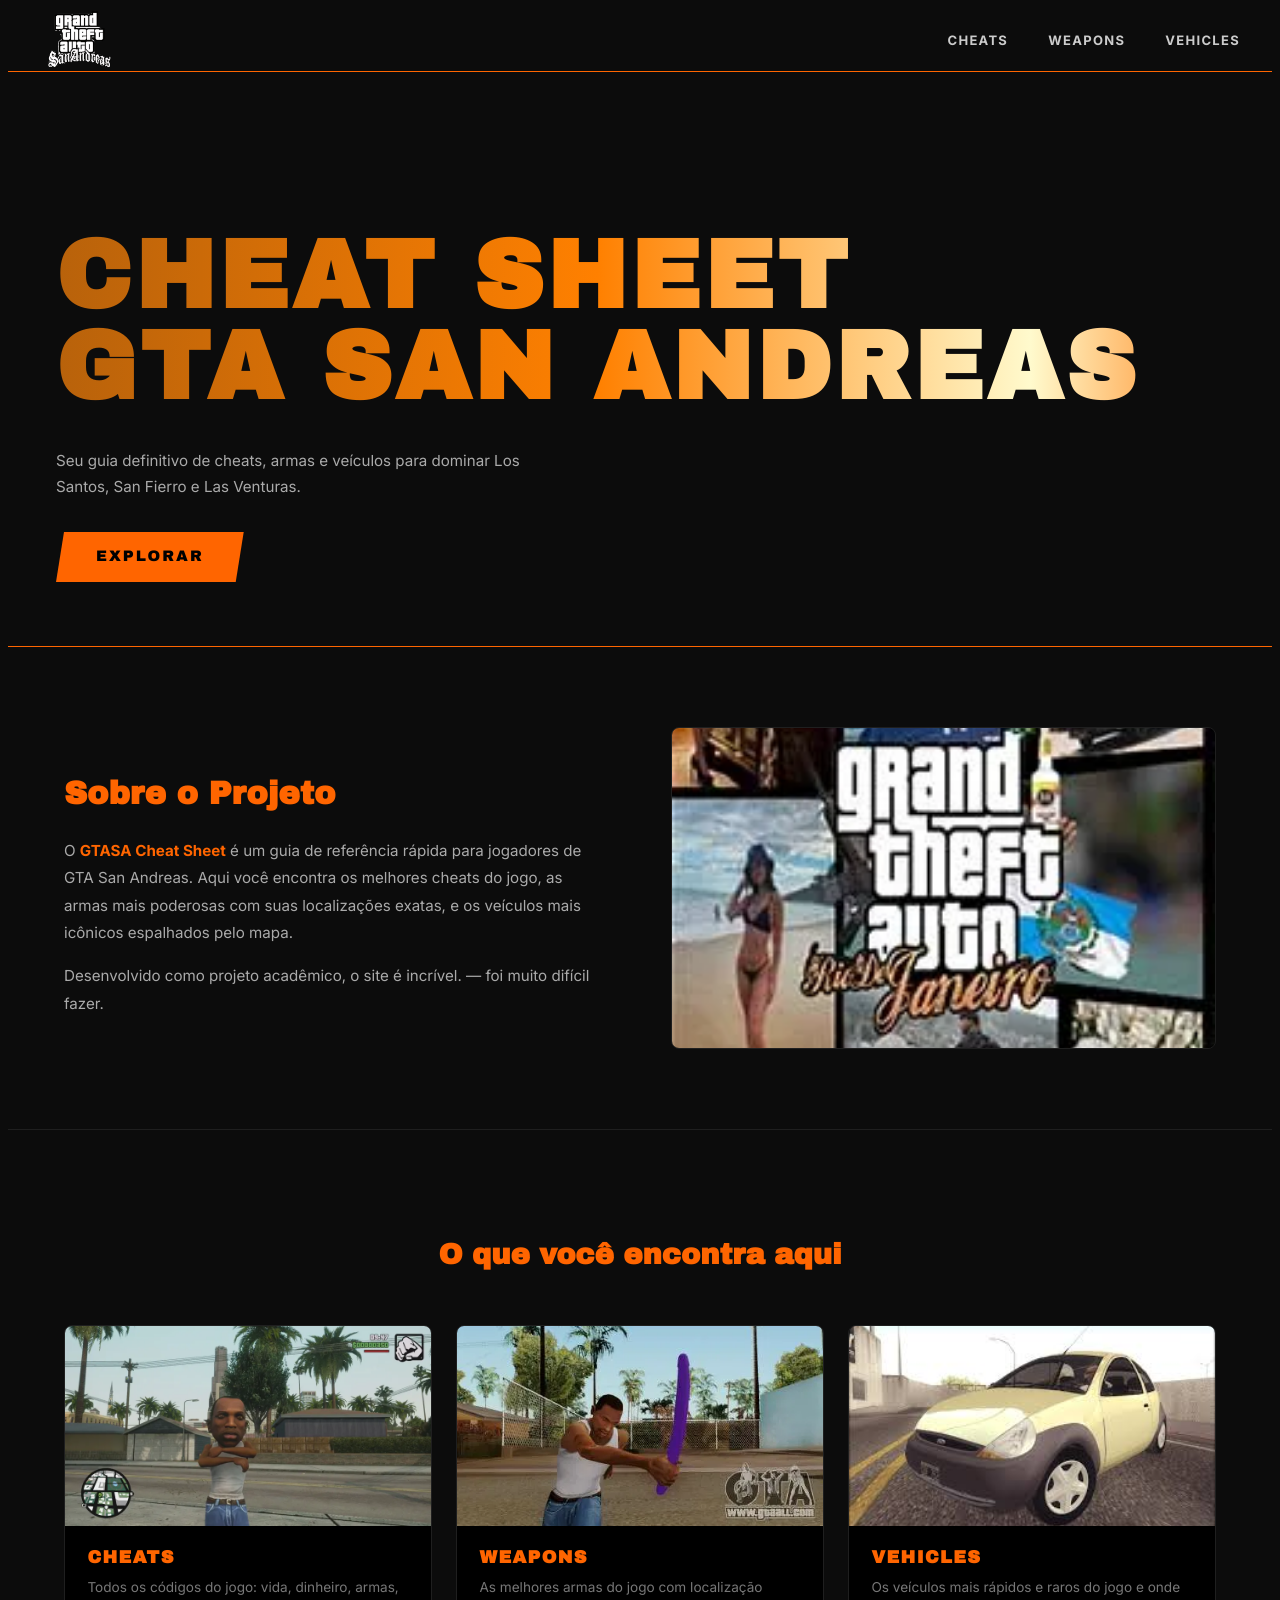
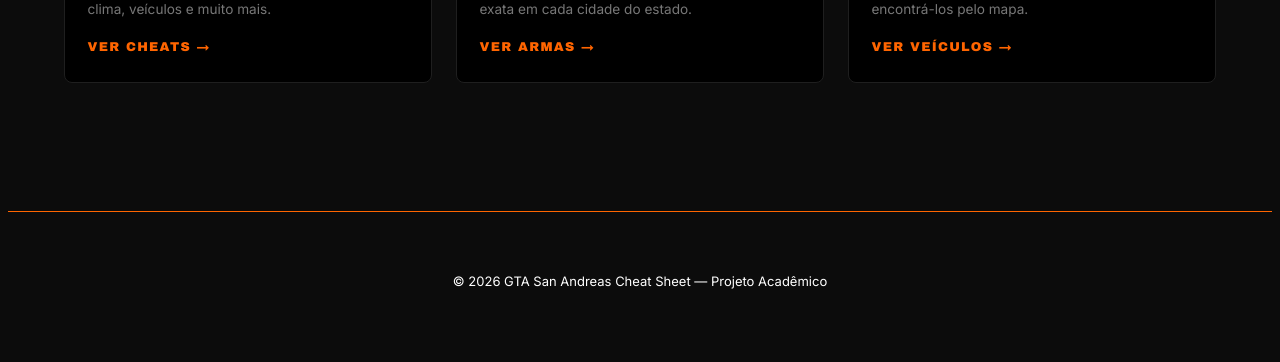
==== commit 10e72b6a: "JÁ ERA TUDO FOI ACABOU" ====
--- a/src/pages/index.html
+++ b/src/pages/index.html
@@ -5,45 +5,116 @@
     <meta name="viewport" content="width=device-width, initial-scale=1.0">
     <title>GTASA CSC</title>
     <link rel="stylesheet" href="../styles/global.css">
+    
 </head>
 <body>
+    <audio id="bg-music" src="../content/gtasanandreasfullsong.ogg" loop></audio>
+    <audio id="click-sound" src="../content/click.ogg" preload="auto"></audio>
+
+
     <nav class="navbar">
         <a href="../pages/index.html" class="nav-logo">
-          <img src="../content/logo.png" alt="Logo">
+            <img src="../content/logo.png" alt="Logo">
         </a>
         <ul class="nav-links">
-          <li><a href="../pages/cheats.html">CHEATS</a></li>
-          <li><a href="../pages/armas.html">WEAPONS</a></li>
-          <li><a href="../pages/vehicles.html">VEHICLES</a></li>
+            <li><a href="../pages/cheats.html">CHEATS</a></li>
+            <li><a href="../pages/armas.html">WEAPONS</a></li>
+            <li><a href="../pages/vehicles.html">VEHICLES</a></li>
         </ul>
-      </nav>
+    </nav>
 
     <!-- HERO -->
-    <section class="hero">
+    <section class="vehicles-hero">
+        <h1 class="shimmer-effect">CHEAT SHEET<br>GTA SAN ANDREAS</h1>
+        <p>Seu guia definitivo de cheats, armas e veículos para dominar Los Santos, San Fierro e Las Venturas.</p>
+        <a href="#sobre" class="vehicles-hero-btn">EXPLORAR</a>
+    </section>
+
+    <!-- SOBRE O PROJETO -->
+    <section class="about" id="sobre">
         <div class="container">
+            <div class="about-split">
 
+                <div class="about-text">
+                    <h2>Sobre o Projeto</h2>
+                    <p>
+                        O <strong style="color: var(--color-accent);">GTASA Cheat Sheet</strong> é um guia de referência
+                        rápida para jogadores de GTA San Andreas. Aqui você encontra os melhores cheats do jogo, as armas
+                        mais poderosas com suas localizações exatas, e os veículos mais icônicos espalhados pelo mapa.
+                    </p>
+                    <p>
+                        Desenvolvido como projeto acadêmico, o site é incrível. —
+                        foi muito difícil fazer.
+                    </p>
+                </div>
+
+                <div class="about-image">
+                    <img src="../content/about-image.webp" alt="GTA San Andreas">
+                </div>
+
+            </div>
         </div>
     </section>
 
-    <!-- SOBRE O PROJETO -->
-    <section class="about">
+    <!-- SEÇÕES DISPONÍVEIS -->
+    <section class="sections">
         <div class="container">
+            <h2 class="sections-title">O que você encontra aqui</h2>
+            <div class="sections-grid">
 
-        </div>
-    </section>
+                <a href="../pages/cheats.html" class="section-card">
+                    <img src="../content/cheat.webp" class="section-card-img" alt="Cheats">
+                    <div class="section-card-body">
+                        <h3>CHEATS</h3>
+                        <p>Todos os códigos do jogo: vida, dinheiro, armas, clima, veículos e muito mais.</p>
+                        <span class="section-card-arrow">VER CHEATS →</span>
+                    </div>
+                </a>
 
-    <!-- LISTA DE CHEATS -->
-    <section class="cheats">
-        <div class="container">
+                <a href="../pages/armas.html" class="section-card">
+                    <img src="../content/armas.webp" class="section-card-img" alt="Weapons">
+                    <div class="section-card-body">
+                        <h3>WEAPONS</h3>
+                        <p>As melhores armas do jogo com localização exata em cada cidade do estado.</p>
+                        <span class="section-card-arrow">VER ARMAS →</span>
+                    </div>
+                </a>
 
+                <a href="../pages/vehicles.html" class="section-card">
+                    <img src="../content/veiculo.png" class="section-card-img" alt="Vehicles">
+                    <div class="section-card-body">
+                        <h3>VEHICLES</h3>
+                        <p>Os veículos mais rápidos e raros do jogo e onde encontrá-los pelo mapa.</p>
+                        <span class="section-card-arrow">VER VEÍCULOS →</span>
+                    </div>
+                </a>
+
+            </div>
         </div>
     </section>
 
     <!-- FOOTER -->
     <footer class="footer">
         <div class="container">
-
+            <p>&copy; 2026 GTA San Andreas Cheat Sheet — Projeto Acadêmico</p>
         </div>
     </footer>
+    <script>
+        const music = document.getElementById('bg-music');
+        const click = document.getElementById('click-sound');
+      
+        music.volume = 0.2;
+      
+        document.addEventListener('click', () => {
+          if (music.paused) music.play();
+        }, { once: true });
+      
+        document.querySelectorAll('a, button, input, select, textarea').forEach(el => {
+          el.addEventListener('mouseenter', () => {
+            click.currentTime = 0;
+            click.play();
+          });
+        });
+      </script>
 </body>
 </html>
--- a/src/styles/global.css
+++ b/src/styles/global.css
@@ -1,26 +1,20 @@
 @import url('https://fonts.googleapis.com/css2?family=Archivo+Black&family=Inter:wght@300;400;500;600;700&display=swap');
 
 :root {
-    /* VARIAVEIS DE COR DO PROJETO */
     --color-background: #0C0C0C;
     --color-background-contrast: #000000;
     --color-text-contrast: white;
     --color-accent: #FF6500;
     --color-accent-contrast: #C62300;
-
-    /* VARIAVEIS DE FONTES PRO PROJETO */
     --font-body: 'Archivo Black', sans-serif;
     --font-content: 'Inter', sans-serif;
-
-  }
-  
-
+}
 
 *,
 *:active,
 *:focus {
-  box-sizing: border-box;
-  outline: none;
+    box-sizing: border-box;
+    outline: none;
 }
 
 html {
@@ -30,36 +24,31 @@
     text-rendering: geometricPrecision;
     -webkit-font-smoothing: antialiased;
     -moz-osx-font-smoothing: grayscale;
-  }
-
-  body{
-    font-family: var(--font-content);
-  }
+}
+
+body {
+    font-family: var(--font-content);
+}
 
 html,
 body {
-  overflow-x: clip;
-  background-color: var(--color-background);
-  scroll-behavior: auto;
-  overscroll-behavior: none;
-}
-
-
-
-   h1, h2, h3, h4 {
-    font-family: var(--font-body);
-    color: var(--color-accent);
-  }
-
-  p{
+    overflow-x: clip;
+    background-color: var(--color-background);
+    scroll-behavior: auto;
+    overscroll-behavior: none;
+}
+
+h1, h2, h3, h4 {
+    font-family: var(--font-body);
+    color: var(--color-accent);
+}
+
+p {
     font-family: var(--font-content);
     color: var(--color-text-contrast);
-
-  }
-
-
-  /* COISAS BASICAS: */
-  .container {
+}
+
+.container {
     width: 100%;
     max-width: 1200px;
     margin: 0 auto;
@@ -67,202 +56,677 @@
 }
 
 
-/* NAVBAR */
-/* NAVBAR */
+/* BARRA DE NAVEGACAO INCRIVEL */
 .navbar {
-  display: flex;
-  align-items: center;
-  justify-content: space-between;
-  padding: 0 2rem;
-  height: 64px;
-  border-bottom: 1px solid var(--color-accent);
-  position: sticky;
-  top: 0;
-  z-index: 100;
-  background: var(--color-bg, #0a0a0a);
+    display: flex;
+    align-items: center;
+    justify-content: space-between;
+    padding: 0 2rem;
+    height: 64px;
+    border-bottom: 1px solid var(--color-accent);
+    position: sticky;
+    top: 0;
+    z-index: 100;
+    background: var(--color-background);
 }
 
 .nav-logo img {
-  height: 70px;
-  width: auto;
-  display: block;
+    height: 70px;
+    width: auto;
+    display: block;
 }
 
 .nav-links {
-  display: flex;
-  gap: 2.5rem;
-  list-style: none;
-  margin: 0;
-  padding: 0;
+    display: flex;
+    gap: 2.5rem;
+    list-style: none;
+    margin: 0;
+    padding: 0;
 }
 
 .nav-links a {
-  text-decoration: none;
-  font-size: 13px;
-  font-weight: 700;
-  letter-spacing: 0.1em;
-  color: var(--color-text, #ccc);
-  transition: color 0.2s;
+    text-decoration: none;
+    font-size: 13px;
+    font-weight: 700;
+    letter-spacing: 0.1em;
+    color: #ccc;
+    transition: color 0.2s;
 }
 
 .nav-links a:hover {
-  color: var(--color-accent, #ffd700);
-}
-
-/* FOOTER */
+    color: var(--color-accent);
+}
+
+
+/* FOOTER DO PRPJETO */
 .footer {
-  text-align: center;
-  padding: 3rem 0;
-  border-top: 1px solid var(--color-accent);
-  margin-top: 3rem;
-  font-size: 13px;
-  color: var(--color-text-muted, #666);
-}
-
+    text-align: center;
+    padding: 3rem 0;
+    border-top: 1px solid var(--color-accent);
+    margin-top: 3rem;
+    font-size: 13px;
+    color: #666;
+}
+
+
+/* EFEITO BRILHOSO QUE N FUNCIONA */
+@keyframes shimmer {
+    0%   { background-position: -200% center; }
+    100% { background-position:  200% center; }
+}
+
+.shimmer-effect {
+    background: linear-gradient(
+        90deg,
+        #b8620b 0%,
+        #ff8000 25%,
+        #fffacd 45%,
+        #ff7300 55%,
+        #b86d0b 80%,
+        #ff7700 100%
+    );
+    background-size: 200% auto;
+    -webkit-background-clip: text;
+    -webkit-text-fill-color: transparent;
+    background-clip: text;
+    animation: shimmer 3s linear infinite;
+}
+
+
+/* ANIMACOES INCRIVEIS */
+@keyframes fadeDown {
+    from { opacity: 0; transform: translateY(-20px); }
+    to   { opacity: 1; transform: translateY(0); }
+}
+
+@keyframes cardIn {
+    from { opacity: 0; transform: translateY(30px); }
+    to   { opacity: 1; transform: translateY(0); }
+}
+
+
+/* SECTION DE HERO DO INDEX */
+.vehicles-hero {
+    min-height: 50vh;
+    display: flex;
+    flex-direction: column;
+    align-items: flex-start;
+    justify-content: flex-end;
+    padding: 5rem 3rem 4rem;
+    position: relative;
+    overflow: hidden;
+    border-bottom: 1px solid var(--color-accent);
+}
+
+.vehicles-hero h1 {
+    position: relative;
+    font-size: clamp(3rem, 8vw, 6rem);
+    line-height: 0.95;
+    letter-spacing: 4px;
+    animation: fadeDown 0.9s ease both;
+    margin-bottom: 1.2rem;
+}
+
+.vehicles-hero p {
+    position: relative;
+    color: #aaa;
+    max-width: 520px;
+    font-size: 0.95rem;
+    line-height: 1.7;
+    animation: fadeDown 1s 0.15s ease both;
+    margin-bottom: 2rem;
+}
+
+.vehicles-hero-btn {
+    position: relative;
+    display: inline-block;
+    padding: 0.85rem 2.5rem;
+    background: var(--color-accent);
+    color: #000;
+    font-family: var(--font-body);
+    font-size: 0.95rem;
+    letter-spacing: 2px;
+    text-decoration: none;
+    clip-path: polygon(8px 0%, 100% 0%, calc(100% - 8px) 100%, 0% 100%);
+    transition: background 0.25s, transform 0.25s;
+    animation: fadeDown 1s 0.3s ease both;
+}
+
+.vehicles-hero-btn:hover {
+    background: var(--color-accent-contrast);
+    transform: translateY(-3px);
+}
+
+
+/* APENAS PRA FICAR STICKY */
+.sticky-label {
+    position: sticky;
+    top: 64px;
+    z-index: 10;
+    padding: 0.6rem 0;
+    font-size: 0.7rem;
+    letter-spacing: 5px;
+    text-transform: uppercase;
+    color: var(--color-accent);
+    border-bottom: 1px solid rgba(255, 101, 0, 0.2);
+    margin-bottom: 2rem;
+    font-family: var(--font-content);
+    background: var(--color-background);
+}
+
+.section-label {
+    font-size: 0.7rem;
+    letter-spacing: 5px;
+    text-transform: uppercase;
+    color: var(--color-accent);
+    margin-bottom: 0.5rem;
+    font-family: var(--font-content);
+}
+
+.section-title {
+    font-family: var(--font-body);
+    font-size: clamp(2rem, 5vw, 3rem);
+    letter-spacing: 3px;
+    margin-bottom: 1rem;
+    color: var(--color-accent);
+}
+
+
+/* SECTION DE ABOUT DO INDEX.HTML */
 .about {
-
-}
-
-.cheats {
-
-}
-
-.footer {
-    
-}
-
-
-
-
-/* GABRIEL WEAPONS SECTION */
-  header {
+    padding: 5rem 0;
+    border-bottom: 1px solid #1f1f1f;
+}
+
+.about-split {
+    display: flex;
+    align-items: center;
+    gap: 4rem;
+}
+
+.about-text {
+    flex: 1;
+}
+
+.about-text h2 {
+    font-size: 2rem;
+    margin-bottom: 1.2rem;
+}
+
+.about-text p {
+    color: #aaa;
+    font-size: 0.95rem;
+    line-height: 1.8;
+    margin-bottom: 1rem;
+}
+
+.about-image {
+    flex: 1;
+    border-radius: 8px;
+    overflow: hidden;
+    border: 1px solid #1f1f1f;
+    transition: border-color 0.3s;
+}
+
+.about-image:hover {
+    border-color: var(--color-accent);
+}
+
+.about-image img {
+    width: 100%;
+    height: 320px;
+    object-fit: cover;
+    display: block;
+}
+
+
+/* SECTION GRID PRA FUNCIONAR O CONTENT */
+.sections {
+    padding: 5rem 0;
+}
+
+.sections-title {
     text-align: center;
-    padding: 2rem 0;
-    border-bottom: 2px solid var(--color-accent);
-}
-
-header h1 {
+    font-size: 1.8rem;
+    margin-bottom: 3rem;
+}
+
+.sections-grid {
+    display: grid;
+    grid-template-columns: repeat(3, 1fr);
+    gap: 1.5rem;
+}
+
+.section-card {
+    background: var(--color-background-contrast);
+    border: 1px solid #1f1f1f;
+    border-radius: 8px;
+    overflow: hidden;
+    text-decoration: none;
+    display: block;
+    transition: border-color 0.3s, transform 0.3s;
+}
+
+.section-card:hover {
+    border-color: var(--color-accent);
+    transform: translateY(-4px);
+}
+
+.section-card-img {
+    width: 100%;
+    height: 200px;
+    object-fit: cover;
+    display: block;
+    background: #111;
+}
+
+.section-card-img-placeholder {
+    width: 100%;
+    height: 200px;
+    background: #111;
+    display: flex;
+    align-items: center;
+    justify-content: center;
     font-size: 2.5rem;
-    margin-bottom: 0.5rem;
-}
-
-.search-container {
-    margin: 2rem 0;
-    text-align: center;
-}
+    color: #2a2a2a;
+}
+
+.section-card-body {
+    padding: 1.2rem 1.4rem 1.6rem;
+}
+
+.section-card-body h3 {
+    font-family: var(--font-body);
+    color: var(--color-accent);
+    font-size: 1.1rem;
+    letter-spacing: 0.08em;
+    margin: 0 0 0.4rem;
+}
+
+.section-card-body p {
+    color: #777;
+    font-size: 0.85rem;
+    margin: 0;
+    line-height: 1.6;
+}
+
+.section-card-arrow {
+    display: inline-block;
+    margin-top: 1rem;
+    font-size: 0.8rem;
+    color: var(--color-accent);
+    letter-spacing: 0.1em;
+    font-family: var(--font-body);
+}
+
+
+/* SECTION DE ARMAS GABRIEL */
+.weapons-search {
+    padding: 2rem 3rem;
+    background: var(--color-background-contrast);
+    border-bottom: 1px solid #1f1f1f;
+}
+
+.search-form {
+    display: flex;
+    gap: 0.5rem;
+    max-width: 400px;
+}
+
 .search-form input {
-    padding: 0.8rem;
+    flex: 1;
+    padding: 0.8rem 1rem;
     border-radius: 4px;
-    border: 1px solid var(--color-accent);
+    border: 1px solid #1f1f1f;
     background: var(--color-background);
     color: white;
-    width: 100%;
-    max-width: 300px;
-}
+    font-family: var(--font-content);
+    font-size: 0.9rem;
+    transition: border-color 0.2s;
+}
+
+.search-form input:focus {
+    border-color: var(--color-accent);
+}
+
 .search-form button {
     padding: 0.8rem 1.5rem;
     background: var(--color-accent);
     border: none;
-    color: white;
+    color: #000;
     cursor: pointer;
     font-family: var(--font-body);
+    font-size: 0.85rem;
+    letter-spacing: 1px;
     border-radius: 4px;
-}
-
-/* REQUISITO: Grid Layout na lista de armas */
+    clip-path: polygon(6px 0%, 100% 0%, calc(100% - 6px) 100%, 0% 100%);
+    transition: background 0.2s;
+}
+
+.search-form button:hover {
+    background: var(--color-accent-contrast);
+}
+
+.weapons-section {
+    padding: 3rem 0 5rem;
+}
+
 #weapon-list {
     display: grid;
     grid-template-columns: 1fr;
-    gap: 2rem;
-    margin-top: 2rem;
-}
-
-/* Flexbox nos cards (Mantido) */
+    gap: 1.5rem;
+}
+
 .weapon-card {
-    background-color: var(--color-background-contrast);
-    border: 2px solid var(--color-accent);
+    background: var(--color-background-contrast);
+    border: 1px solid #1f1f1f;
     border-radius: 8px;
     padding: 1.5rem;
     display: flex;
+    gap: 1.5rem;
+    align-items: flex-start;
+    transition: border-color 0.3s, transform 0.3s;
+    animation: cardIn 0.6s ease both;
+}
+
+.weapon-card:hover {
+    border-color: var(--color-accent);
+    transform: translateY(-4px);
+}
+
+.weapon-card:nth-child(1) { animation-delay: 0.05s; }
+.weapon-card:nth-child(2) { animation-delay: 0.10s; }
+.weapon-card:nth-child(3) { animation-delay: 0.15s; }
+.weapon-card:nth-child(4) { animation-delay: 0.20s; }
+.weapon-card:nth-child(5) { animation-delay: 0.25s; }
+.weapon-card:nth-child(6) { animation-delay: 0.30s; }
+
+.weapon-image {
+    width: 200px;
+    height: 140px;
+    object-fit: cover;
+    border-radius: 6px;
+    border: 1px solid #1f1f1f;
+    flex-shrink: 0;
+    transition: border-color 0.3s;
+}
+
+.weapon-card:hover .weapon-image {
+    border-color: var(--color-accent-contrast);
+}
+
+.weapon-info {
+    flex: 1;
+}
+
+.weapon-info h2 {
+    font-size: 1.4rem;
+    letter-spacing: 2px;
+    text-transform: uppercase;
+    margin: 0 0 0.4rem;
+}
+
+.weapon-info > p {
+    color: #aaa;
+    font-size: 0.88rem;
+    line-height: 1.6;
+    margin-bottom: 1rem;
+}
+
+.location-tab {
+    display: inline-block;
+    padding: 0.4rem 1rem;
+    background: var(--color-accent);
+    color: #000;
+    font-family: var(--font-body);
+    font-size: 0.75rem;
+    letter-spacing: 2px;
+    border-radius: 3px;
+    clip-path: polygon(6px 0%, 100% 0%, calc(100% - 6px) 100%, 0% 100%);
+    margin-bottom: 0.8rem;
+}
+
+.location-content {
+    font-size: 0.85rem;
+    color: #aaa;
+    border-left: 2px solid var(--color-accent);
+    padding-left: 0.8rem;
+    line-height: 1.7;
+}
+
+.city-tag {
+    color: var(--color-accent);
+    font-weight: bold;
+    display: block;
+    margin-top: 0.5rem;
+    text-transform: uppercase;
+    font-size: 0.75rem;
+    letter-spacing: 1px;
+}
+
+
+/* SECTION DE CARROS EDUARDO */
+.vehicles-section {
+    padding: 3rem 0 5rem;
+    background: var(--color-background-contrast);
+}
+
+.vehicles-section .sticky-label {
+    background: var(--color-background-contrast);
+}
+
+.cars-grid {
+    display: grid;
+    grid-template-columns: repeat(auto-fill, minmax(280px, 1fr));
+    gap: 1.5rem;
+}
+
+.car-card {
+    background: var(--color-background);
+    border: 1px solid #1f1f1f;
+    border-radius: 8px;
+    overflow: hidden;
+    position: relative;
+    transition: transform 0.35s ease, border-color 0.35s;
+    animation: cardIn 0.6s ease both;
+}
+
+.car-card:hover {
+    transform: translateY(-6px);
+    border-color: var(--color-accent);
+}
+
+.car-card:nth-child(1) { animation-delay: 0.05s; }
+.car-card:nth-child(2) { animation-delay: 0.12s; }
+.car-card:nth-child(3) { animation-delay: 0.19s; }
+.car-card:nth-child(4) { animation-delay: 0.26s; }
+.car-card:nth-child(5) { animation-delay: 0.33s; }
+.car-card:nth-child(6) { animation-delay: 0.40s; }
+
+.car-rank {
+    position: absolute;
+    top: 12px;
+    left: 12px;
+    background: var(--color-accent);
+    color: #000;
+    font-family: var(--font-body);
+    font-size: 0.95rem;
+    padding: 2px 10px;
+    clip-path: polygon(6px 0%, 100% 0%, calc(100% - 6px) 100%, 0% 100%);
+    z-index: 2;
+}
+
+.car-img-wrap {
+    width: 100%;
+    height: 190px;
+    overflow: hidden;
+    position: relative;
+}
+
+.car-img-wrap img {
+    width: 100%;
+    height: 100%;
+    object-fit: cover;
+    display: block;
+    transition: transform 0.5s ease, filter 0.4s ease;
+    filter: brightness(0.9) saturate(1.2);
+}
+
+.car-card:hover .car-img-wrap img {
+    transform: scale(1.08);
+    filter: brightness(1.05) saturate(1.4);
+}
+
+.car-img-wrap::after {
+    content: '';
+    position: absolute;
+    bottom: 0; left: 0; right: 0;
+    height: 60px;
+    background: linear-gradient(to top, var(--color-background), transparent);
+    pointer-events: none;
+}
+
+.car-img-wrap::before {
+    content: '';
+    position: absolute;
+    bottom: 0; left: 0;
+    width: 0; height: 3px;
+    background: var(--color-accent);
+    transition: width 0.4s ease;
+    z-index: 2;
+}
+
+.car-card:hover .car-img-wrap::before {
+    width: 100%;
+}
+
+.car-info {
+    padding: 1.2rem;
+}
+
+.car-name {
+    font-family: var(--font-body);
+    font-size: 1.4rem;
+    letter-spacing: 2px;
+    color: var(--color-text-contrast);
+}
+
+.car-brand {
+    font-size: 0.75rem;
+    color: #666;
+    text-transform: uppercase;
+    letter-spacing: 2px;
+    margin-bottom: 0.8rem;
+    font-family: var(--font-content);
+}
+
+.car-desc {
+    font-size: 0.8rem;
+    color: #777;
+    margin-top: 0.6rem;
+    line-height: 1.6;
+    font-family: var(--font-content);
+}
+
+.car-stats {
+    display: flex;
+    gap: 0.5rem;
+    flex-wrap: wrap;
+}
+
+.stat-badge {
+    font-size: 0.7rem;
+    padding: 3px 10px;
+    border: 1px solid rgba(255, 101, 0, 0.35);
+    color: var(--color-accent);
+    letter-spacing: 1px;
+    text-transform: uppercase;
+    border-radius: 2px;
+    font-family: var(--font-content);
+}
+
+
+/* FORMULARIOS DO VEICULO */
+.contact-section {
+    padding: 5rem 2rem;
+}
+
+.form-grid {
+    display: grid;
+    grid-template-columns: 1fr 1fr;
+    gap: 1rem;
+    max-width: 700px;
+}
+
+.form-grid .full {
+    grid-column: 1 / -1;
+}
+
+.form-group {
+    display: flex;
     flex-direction: column;
-    align-items: center;
-    text-align: center;
-    transition: transform 0.3s ease; /* Animação 1: Transition/Transform */
-}
-
-.weapon-card:hover {
-    transform: translateY(-5px); /* Animação 2: Hover com deslocamento */
-}
-
-.weapon-image {
-    width: 100%;
-    max-width: 300px;
-    height: 200px; /* Altura fixa para nivelar */
-    object-fit: cover; /* Garante que a imagem preencha o espaço sem distorcer */
+    gap: 0.4rem;
+}
+
+.form-group label {
+    font-size: 0.75rem;
+    letter-spacing: 2px;
+    text-transform: uppercase;
+    color: #666;
+    font-family: var(--font-content);
+}
+
+.form-group input,
+.form-group textarea,
+.form-group select {
+    background: var(--color-background-contrast);
+    border: 1px solid #1f1f1f;
+    color: var(--color-text-contrast);
+    padding: 0.75rem 1rem;
+    font-family: var(--font-content);
+    font-size: 0.95rem;
+    outline: none;
     border-radius: 4px;
-    margin-bottom: 1rem;
-    border: 1px solid var(--color-accent-contrast);
-}
-
-/* REQUISITO: Animação com Keyframes */
-@keyframes fadeIn {
-    from { opacity: 0; transform: scale(0.9); }
-    to { opacity: 1; transform: scale(1); }
-}
-
-.weapon-card {
-    animation: fadeIn 0.6s ease-out forwards; /* Animação 3: Keyframes */
-}
-
-.weapon-info h2 {
-    margin-top: 0;
-    text-transform: uppercase;
-}
-
-.weapon-info p {
+    transition: border-color 0.25s;
+}
+
+.form-group input:focus,
+.form-group textarea:focus,
+.form-group select:focus {
+    border-color: var(--color-accent);
+}
+
+.form-group textarea {
+    resize: vertical;
+    min-height: 120px;
+}
+
+.form-group select option {
+    background: var(--color-background-contrast);
+}
+
+.form-submit {
+    margin-top: 0.5rem;
+    padding: 0.9rem 2.5rem;
+    background: var(--color-accent);
+    color: #000;
+    font-family: var(--font-body);
     font-size: 1rem;
-    line-height: 1.6;
-}
-
-/* Aba de localização com animação suave */
-.location-tab {
-    margin-top: 1rem;
-    background-color: var(--color-accent);
-    color: var(--color-background);
-    padding: 0.6rem 1.2rem;
+    letter-spacing: 2px;
+    border: none;
+    cursor: pointer;
     border-radius: 4px;
-    display: inline-block;
-    font-weight: bold;
-    cursor: pointer;
-    transition: background 0.3s, letter-spacing 0.3s; /* Animação 4: Múltiplas transições */
-}
-
-.location-tab:hover {
-    letter-spacing: 2px;
-}
-
-.location-content {
-    max-height: 0;
-    overflow: hidden;
-    opacity: 0;
-    color: var(--color-text-contrast);
-    border-left: 3px solid var(--color-accent);
-    margin-top: 0;
-    padding: 0 1rem;
-    text-align: left;
-    transition: all 0.4s ease-in-out;
-}
-
-.weapon-card:hover .location-content {
-    max-height: 500px;
-    opacity: 1;
-    margin-top: 1rem;
-    padding: 1rem;
-}
-
-.city-tag { color: var(--color-accent); font-weight: bold; display: block; margin-top: 0.8rem; text-transform: uppercase; }
-
-/* REQUISITO: Position Fixed no botão de topo */
+    clip-path: polygon(8px 0%, 100% 0%, calc(100% - 8px) 100%, 0% 100%);
+    transition: background 0.2s, transform 0.2s;
+}
+
+.form-submit:hover {
+    background: var(--color-accent-contrast);
+    transform: translateY(-2px);
+}
+
+
+/* BOTAO SECRETO */
 .back-to-top {
     position: fixed;
     bottom: 20px;
@@ -276,40 +740,22 @@
     z-index: 1000;
 }
 
-/* Responsividade com Grid */
+
+/* PRA FUNCIONAR RESPONSIVIDADE PRECISA DISSO */
+@media (max-width: 768px) {
+    .vehicles-hero { padding: 5rem 1.5rem 3rem; }
+    .about-split { flex-direction: column; gap: 2rem; }
+    .about-image img { height: 220px; }
+    .sections-grid { grid-template-columns: 1fr; }
+    .weapon-card { flex-direction: column; }
+    .weapon-image { width: 100%; height: 180px; }
+    .form-grid { grid-template-columns: 1fr; }
+    .form-grid .full { grid-column: 1; }
+    .weapons-search { padding: 1.5rem; }
+}
+
 @media (min-width: 992px) {
     #weapon-list {
-        grid-template-columns: 1fr 1fr; /* Grid em duas colunas no desktop */
+        grid-template-columns: 1fr 1fr;
     }
-}
-
-@media (min-width: 768px) {
-    .weapon-card {
-        text-align: left;
-        align-items: flex-start;
-    }
-}
-
-@keyframes shimmer {
-  0%   { background-position: -200% center; }
-  100% { background-position:  200% center; }
-}
-
-.shimmer-effect {
-  background: linear-gradient(
-    90deg,
-    #b8620b 0%,
-    #ff8000 25%,
-    #fffacd 45%,
-    #ff7300 55%,
-    #b86d0b 80%,
-    #ff7700 100%
-  );
-  background-size: 200% auto;
-  -webkit-background-clip: text;
-  -webkit-text-fill-color: transparent;
-  background-clip: text;
-  animation: shimmer 3s linear infinite;
-}
-
-/* FIM DA SECTION GABRIEL */+}
